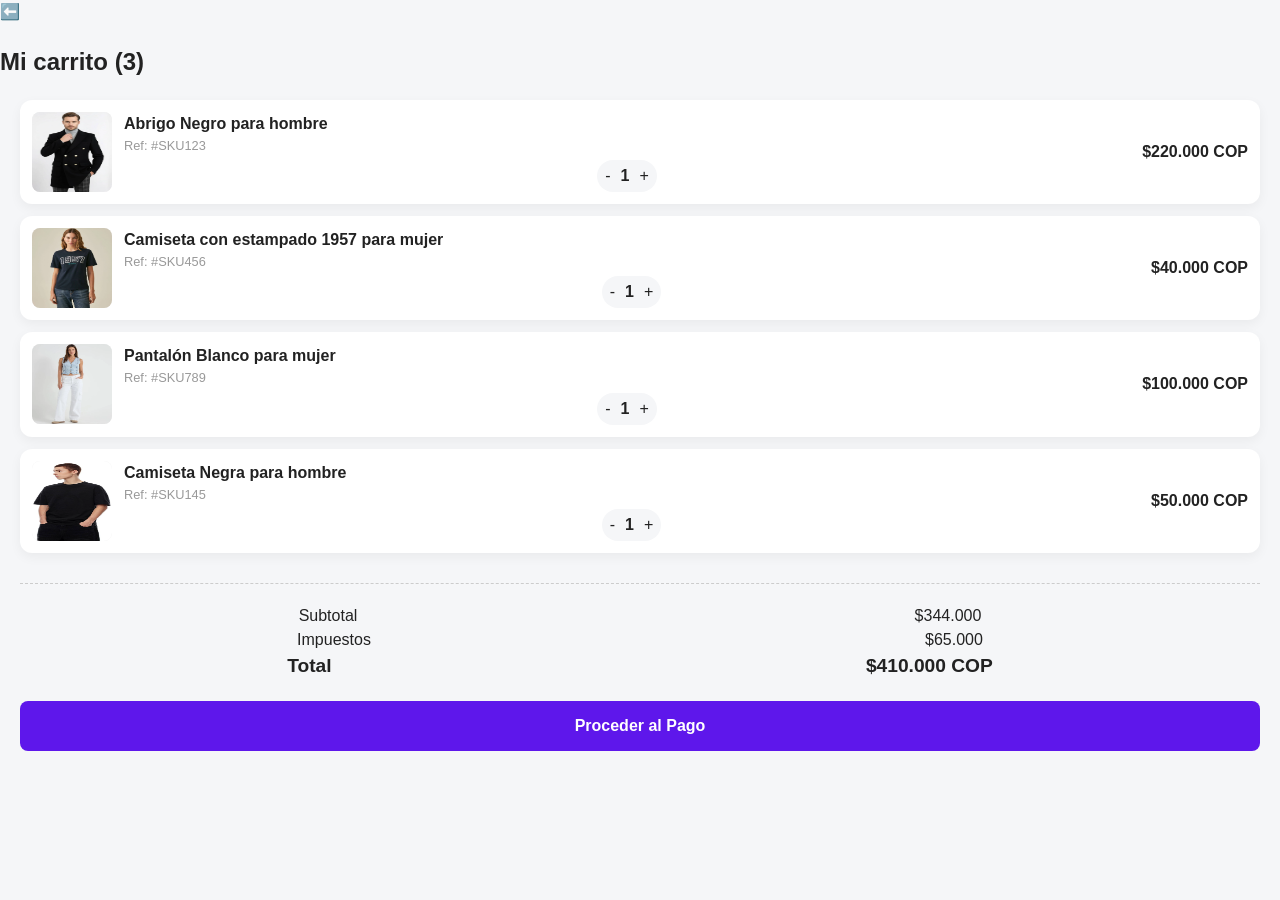
==== carrito.html @ cfd11a5f "feat: :sparkles: Añadí nuevas funciones en varios archivos Edité y añadí funciones a carrito.html ca" ====
<!DOCTYPE html>
<html lang="en">
<head>
    <meta charset="UTF-8">
    <meta name="viewport" content="width=device-width, initial-scale=1.0">
    <link rel="stylesheet" href="css/base.css">
    <link rel="stylesheet" href="css/components.css">
    <link rel="stylesheet" href="css/layout.css">
    <title>Campus Shop - Mi Carrito</title>
</head>
<body>
    <header>
        <div class="flecha-logo">⬅️</div>
        <h2 style="margin: 20px 0;">Mi carrito (3)</h2>
    </header>

    <main class="main-content">
        
        <article class="cart-item">
            <img src="images/abrigo5.png" alt="abrigo">
            <div style="flex-grow: 1;">
                <h4>Abrigo Negro para hombre</h4>
                <p style="font-size: 0.8rem; color: #999;">Ref: #SKU123</p>
                <div class="add-controls" style="width: fit-content; margin-top: 5px;">
                    <span class="minus">-</span> <strong>1</strong> <span class="plus">+</span>
                </div>
            </div>
            <p><strong>$220.000 COP</strong></p>
        </article>

        <article class="cart-item">
            <img src="images/camiseta2.png" alt="camiseta">
            <div style="flex-grow: 1;">
                <h4>Camiseta con estampado 1957 para mujer</h4>
                <p style="font-size: 0.8rem; color: #999;">Ref: #SKU456</p>
                <div class="add-controls" style="width: fit-content; margin-top: 5px;">
                    <span class="minus">-</span> <strong>1</strong> <span class="plus">+</span>
                </div>
            </div>
            <p><strong>$40.000 COP</strong></p>
        </article>

        <article class="cart-item">
            <img src="images/pantalon1.png" alt="pantalon">
            <div style="flex-grow: 1;">
                <h4>Pantalón Blanco para mujer</h4>
                <p style="font-size: 0.8rem; color: #999;">Ref: #SKU789</p>
                <div class="add-controls" style="width: fit-content; margin-top: 5px;">
                    <span class="minus">-</span> <strong>1</strong> <span class="plus">+</span>
                </div>
            </div>
            <p><strong>$100.000 COP</strong></p>
        </article>

        <article class="cart-item">
            <img src="images/camiseta5.png" alt="camiseta">
            <div style="flex-grow: 1;">
                <h4>Camiseta Negra para hombre</h4>
                <p style="font-size: 0.8rem; color: #999;">Ref: #SKU145</p>
                <div class="add-controls" style="width: fit-content; margin-top: 5px;">
                    <span class="minus">-</span> <strong>1</strong> <span class="plus">+</span>
                </div>
            </div>
            <p><strong>$50.000 COP</strong></p>
        </article>

        <div style="margin-top: 30px; border-top: 1px dashed #ccc; padding-top: 20px;">
            <div style="display: flex; justify-content: space-between;"><span>Subtotal</span> <span>$344.000</span></div>
            <div style="display: flex; justify-content: space-between;"><span>Impuestos</span> <span>$65.000</span></div>
            <div style="display: flex; justify-content: space-between; font-size: 1.2rem; font-weight: bold; margin-bottom: 20px;">
                <span>Total</span> <span>$410.000 COP</span>
            </div>
            <a href="checkout.html"><button class="btn-pay">Proceder al Pago</button></a>
        </div>
    </main>
</body>
</html>
---- css/base.css ----
* {
    margin: 0 auto;
    padding: 0;
    box-sizing: border-box;
}

:root{
    --primary-color: #5e17eb;
    --primary-light: #ece6fd;
    --text-main: #222222;
    --text-muted: #666666;
    --bg-main: #f5f6f8;
    --bg-card: #ffffff;
    --radius-box: 12px;
    --radius-btn: 8px;
    --shadow-soft: 0 4px 12px rgba(0, 0, 0, 0.05);
}

body{
    font-family: Arial, Helvetica, sans-serif;
    background-color: var(--bg-main);
    color: var(--text-main);
    line-height: 1.5;
    padding-bottom: 70px;
}

a{
    text-decoration: none;
    color: inherit;
}

ul{
    list-style: none;
}
---- css/components.css ----
.search-bar{
    width: 100%;
    padding: 12px 16px;
    border: none;
    border-radius: var(--radius-btn);
    background-color: var(--bg-card);
    box-shadow: var(--shadow-soft);
    margin-bottom: 24px;
    outline: none;
}

.fila-categorias{
    display: flex;
    justify-content: space-between;
    margin-bottom: 32px;
}

.tarjeta-categoria{
    display: flex;
    flex-direction: column;
    align-items: center;
    gap: 8px;
    font-size: 0.85rem;
    font-weight: 600;
}

.categoria-logo{
    width: 60px;
    height: 60px;
    background-color: var(--primary-light);
    border-radius: 16px;
    display: flex;
    justify-content: center;
    align-items: center;
    font-size: 1.5rem;
    color: var(--primary-color);
}

.productos-novedades{
    display: grid;
    grid-template-columns: 1fr 1fr;
    gap: 16px;
}

.tarjeta-producto{
    background-color: var(--bg-card);
    border-radius: var(--radius-box);
    padding: 12px;
    box-shadow: var(--shadow-soft);
    position: relative;
    display: flex;
    flex-direction: column;
}

.imagen-producto{
    width: 100%;
    aspect-ratio: 1;
    background-color: #eaeaea;
    border-radius: var(--radius-btn);
    object-fit: cover;
    margin-bottom: 12px;
}

.titulo-producto{
    font-size: 0.9rem;
    color: var(--text-main);
    margin-bottom: 4px;
}

.precio-producto{
    font-size: 1rem;
    font-weight: bold;
    color: var(--text-main);
}

.etiqueta{
    position: absolute;
    top: 20px;
    left: 20px;
    padding: 4px 8px;
    border-radius: 4px;
    font-size: 0.7rem;
    font-weight: bold;
    color: white;
}

.etiqueta.oferta{
    background-color: #ff4d4f;
}

.precio-antes-producto{
    color: #ff4d4f;
    text-decoration: line-through;
    font-weight: lighter;
}

.etiqueta.stock{
    background-color: #36a2eb;
}

.btn-add-cart{
    position: absolute;
    bottom: 12px;
    right: 12px;
    background-color: var(--primary-color);
    color: white;
    width: 32px;
    height: 32px;
    border-radius: 50%;
    display: flex;
    justify-content: center;
    align-items: center;
    font-weight: bold;
}

.foto-perfil{
    width: 100px;
    height: 100px;
    object-fit: cover;
    border-radius: 50%;
    border: 3px solid #ffe0cc;
    display: block;
    margin: 0 auto;
}

.cart-item{
    background: white;
    border-radius: var(--radius-box);
    padding: 12px;
    display: flex;
    gap: 12px;
    margin-bottom: 12px;
    box-shadow: var(--shadow-soft);
    align-items: center;
}

.cart-item img{
    width: 80px;
    height: 80px;
    border-radius: var(--radius-btn);
    background: #f0f0f0;
}

.add-controls{
    display: flex;
    align-items: center;
    gap: 10px;
    background: var(--bg-main);
    padding: 4px 8px;
    border-radius: 20px;
}

.add-controls span.minus{
    cursor: not-allowed;
}

.add-controls span.plus{
    cursor: pointer;
}

.btn-pay{
    background-color: var(--primary-color);
    color: white;
    border: none;
    width: 100%;
    padding: 16px;
    border-radius: var(--radius-btn);
    font-weight: bold;
    font-size: 1rem;
    cursor: pointer;
}

.opciones-perfil{
    display: grid;
    grid-template-columns: 1fr 1fr;
    gap: 15px;
}

.caja-perfil{
    background: white;
    padding: 20px;
    border-radius: var(--radius-box);
    text-align: center;
    box-shadow: var(--shadow-soft);
}
---- css/layout.css ----
.header-principal{
    display: flex;
    justify-content: space-between;
    align-items: center;
    padding: 16px 20px;
    background-color: var(--bg-main);
    position: sticky;
    top: 0;
    z-index: 100;
}

.header-principal h1{
    font-size: 1.2rem;
    color: var(--primary-color);
}

.bottom-nav{
    position: fixed;
    bottom: 0;
    left: 0;
    width: 100%;
    background-color: var(--bg-card);
    box-shadow: 0 -2px 10px rgba(0,0,0,0.05);
    display: flex;
    justify-content: space-around;
    padding: 12px 0;
    z-index: 100;
}

.bottom-nav-item{
    display: flex;
    flex-direction: column;
    align-items: center;
    font-size: 0.75rem;
    color: var(--text-muted);
}

.bottom-nav-item.active{
    color: var(--primary-color);
    font-weight: bold;
}

.main-content{
    padding: 0 20px 20px 20px;
}
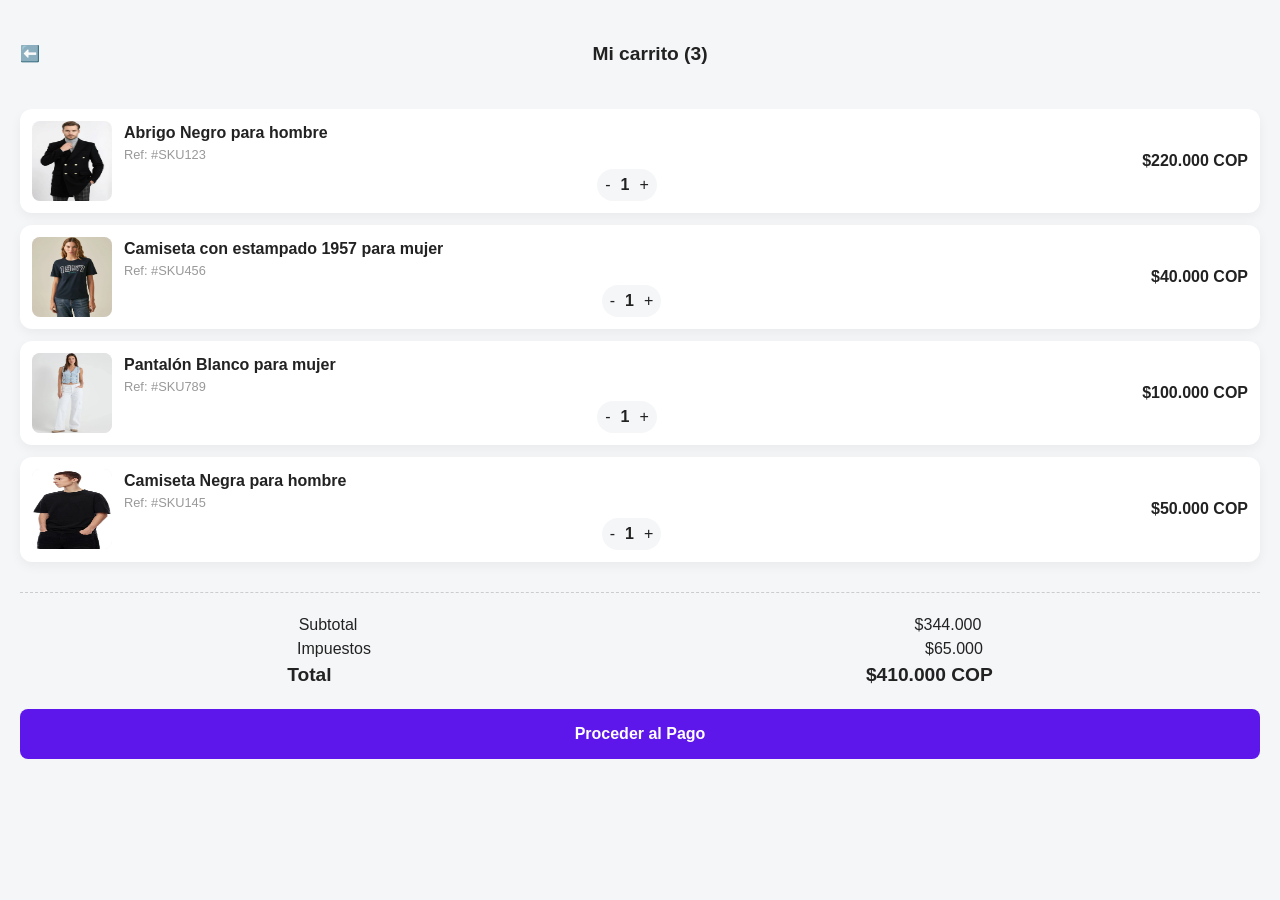
==== commit 045987eb: "feat: :sparkles: avance proyecto avancé en el proyecto" ====
--- a/carrito.html
+++ b/carrito.html
@@ -9,14 +9,13 @@
     <title>Campus Shop - Mi Carrito</title>
 </head>
 <body>
-    <header>
-        <div class="flecha-logo">⬅️</div>
+    <header class="header-carrito">
+        <a href="index.html" class="flecha-logo">⬅️</a>
         <h2 style="margin: 20px 0;">Mi carrito (3)</h2>
     </header>
 
     <main class="main-content">
-        
-        <article class="cart-item">
+        <article class="cart-item"> 
             <img src="images/abrigo5.png" alt="abrigo">
             <div style="flex-grow: 1;">
                 <h4>Abrigo Negro para hombre</h4>
--- a/css/components.css
+++ b/css/components.css
@@ -52,6 +52,33 @@
     flex-direction: column;
 }
 
+.productos-catalogo{
+    display: grid;
+    grid-template-columns: repeat(2, 1fr);
+    gap: 12px;
+    padding: 12px;
+    width: 100%;
+    box-sizing: border-box;
+}
+
+.tarjeta-producto-catalogo{
+    width: 100%;
+    background-color: var(--bg-card);
+    border-radius: var(--radius-box);
+    padding: 10px;
+    box-shadow: var(--shadow-soft);
+    display: flex;
+    flex-direction: column;
+    overflow: hidden;
+}
+
+.tarjeta-producto-catalogo img{
+    width: 100%;
+    height: 140px;
+    object-fit: cover;
+    border-radius: 8px;
+}
+
 .imagen-producto{
     width: 100%;
     aspect-ratio: 1;
@@ -65,6 +92,7 @@
     font-size: 0.9rem;
     color: var(--text-main);
     margin-bottom: 4px;
+    flex-grow: 1;
 }
 
 .precio-producto{
@@ -85,7 +113,7 @@
 }
 
 .etiqueta.oferta{
-    background-color: #ff4d4f;
+    background-color: darkblue;
 }
 
 .precio-antes-producto{
@@ -182,4 +210,50 @@
     border-radius: var(--radius-box);
     text-align: center;
     box-shadow: var(--shadow-soft);
+}
+
+.carrito-vacio-container h2{
+    margin-bottom: 10px;
+    font-weight: bold;
+}
+
+.carrito-vacio-container p{
+    color: var(--text-muted);
+    max-width: 300px;
+    margin-bottom: 40px;
+}
+
+.img-circulo{
+    background-color: #def6fd;
+    width: 150px;
+    height: 150px;
+    border-radius: 50%;
+    display: flex;
+    justify-content: center;
+    align-items: center;
+    margin-bottom: 30px;
+}
+
+.img-circulo img{
+    width: 80px;
+    opacity: 0.6;
+}
+
+.boton-ver-catalogo{
+    display: block;
+    background-color: rgb(70, 70, 255);
+    color: white;
+    padding: 15px 40px;
+    border-radius: var(--radius-btn);
+    text-decoration: none;
+    width: 100%;
+    max-width: 350px;
+    font-weight: bold;
+    justify-content: center;
+    align-items: center;
+}
+
+.boton-ver-catalogo:hover{
+    background-color: rgb(34, 34, 255);
+    cursor: pointer;
 }
--- a/css/layout.css
+++ b/css/layout.css
@@ -14,17 +14,24 @@
     color: var(--primary-color);
 }
 
+main{
+    padding-bottom: 80px;
+}
+
 .bottom-nav{
     position: fixed;
     bottom: 0;
     left: 0;
     width: 100%;
+    height: 65px;
     background-color: var(--bg-card);
     box-shadow: 0 -2px 10px rgba(0,0,0,0.05);
     display: flex;
     justify-content: space-around;
     padding: 12px 0;
-    z-index: 100;
+    z-index: 1000;
+    align-items: center;
+    border-top: 1px solid #eee;
 }
 
 .bottom-nav-item{
@@ -35,11 +42,72 @@
     color: var(--text-muted);
 }
 
-.bottom-nav-item.active{
+.bottom-nav-item:focus{
+    outline: none;
     color: var(--primary-color);
     font-weight: bold;
 }
 
 .main-content{
     padding: 0 20px 20px 20px;
-}+}
+
+.header-catalogo{
+    display: flex;
+    justify-content: space-between;
+    align-items: center;
+    padding: 16px 20px;
+    background-color: var(--bg-main);
+    position: sticky;
+    top: 0;
+    z-index: 100;
+}
+
+.header-carrito{
+    display: flex;
+    justify-content: space-between;
+    align-items: center;
+    padding: 20px;
+    background-color: var(--bg-main);
+    position: sticky;
+    top: 0;
+    z-index: 100;
+}
+
+.header-carrito h2{
+    font-size: 1.2rem;
+    font-weight: bold;
+    margin: 0;
+    flex-grow: 1;
+    text-align: center;
+}
+
+.carrito-vacio-header{
+    display: flex;
+    justify-content: space-between;
+    align-items: center;
+    padding: 20px;
+    background-color: var(--bg-main);
+    position: sticky;
+    top: 0;
+    z-index: 100;
+}
+
+.carrito-vacio-header h2{
+    font-size: 1.2rem;
+    font-weight: bold;
+    margin: 0;
+    flex-grow: 1;
+    text-align: center;
+}
+
+.carrito-vacio-container{
+    display: flex;
+    flex-direction: column;
+    justify-content: center;
+    align-items: center;
+    text-align: center;
+    min-height: 100vh;
+    padding: 1px;
+}
+
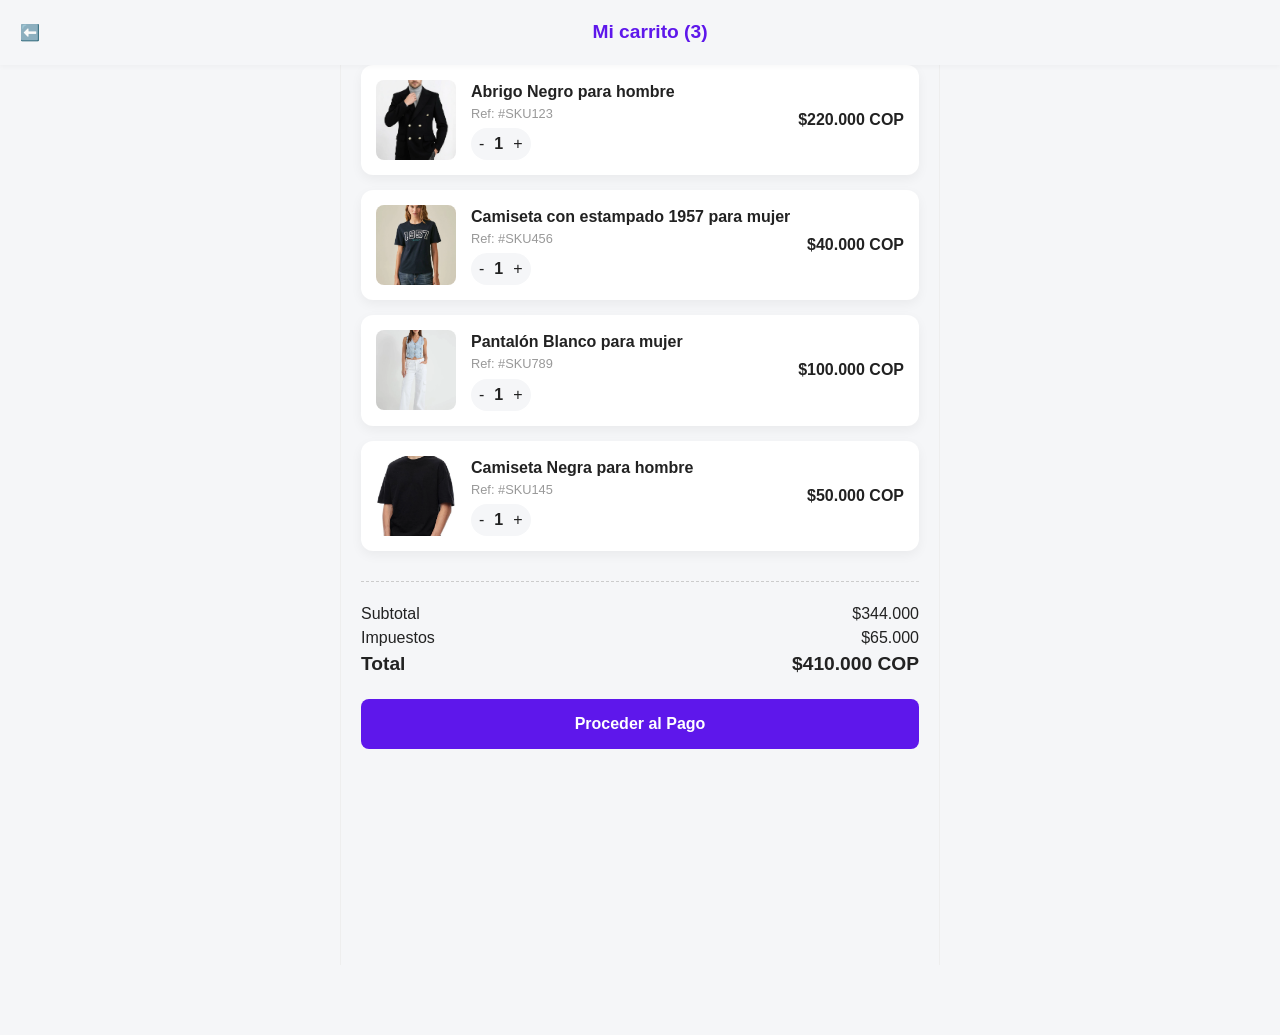
==== commit 5803cd86: "feat: :sparkles: Finalicé el proyecto Organicé los archivos, creé nuevas funcionalidades y creé el r" ====
--- a/carrito.html
+++ b/carrito.html
@@ -4,8 +4,9 @@
     <meta charset="UTF-8">
     <meta name="viewport" content="width=device-width, initial-scale=1.0">
     <link rel="stylesheet" href="css/base.css">
+    <link rel="stylesheet" href="css/layout.css">
     <link rel="stylesheet" href="css/components.css">
-    <link rel="stylesheet" href="css/layout.css">
+    <link rel="stylesheet" href="css/responsive.css">
     <title>Campus Shop - Mi Carrito</title>
 </head>
 <body>
--- a/css/base.css
+++ b/css/base.css
@@ -1,5 +1,5 @@
 * {
-    margin: 0 auto;
+    margin: 0;
     padding: 0;
     box-sizing: border-box;
 }
@@ -20,6 +20,7 @@
     font-family: Arial, Helvetica, sans-serif;
     background-color: var(--bg-main);
     color: var(--text-main);
+    overflow-x: hidden;
     line-height: 1.5;
     padding-bottom: 70px;
 }
@@ -31,4 +32,9 @@
 
 ul{
     list-style: none;
+}
+
+img{
+    max-width: 100%;
+    display: block;
 }
--- a/css/layout.css
+++ b/css/layout.css
@@ -1,37 +1,231 @@
-.header-principal{
-    display: flex;
-    justify-content: space-between;
-    align-items: center;
-    padding: 16px 20px;
+main{
+    padding: 20px;
+    padding-bottom: 90px;
+    min-height: 100vh;
+}
+
+.main-content{
+    padding: 0 20px 20px 20px;
+}
+
+.header-principal, .header-catalogo, .header-carrito, .header-checkout{
+    display: flex;
+    justify-content: space-between;
+    align-items: center;
+    padding: 15px 20px;
     background-color: var(--bg-main);
     position: sticky;
     top: 0;
     z-index: 100;
-}
-
-.header-principal h1{
+    height: 65px;
+    box-shadow: 0 2px 5px rgba(0,0,0,0.03);
+}
+
+.header-principal h1, .header-carrito h2{
     font-size: 1.2rem;
+    font-weight: bold;
     color: var(--primary-color);
-}
-
-main{
-    padding-bottom: 80px;
-}
-
+    flex-grow: 1;
+    text-align: center;
+}
+
+.carrito-vacio-header{
+    display: flex;
+    justify-content: space-between;
+    align-items: center;
+    padding: 20px;
+    background-color: var(--bg-main);
+    position: sticky;
+    top: 0;
+    z-index: 100;
+}
+
+.carrito-vacio-header h2{
+    font-size: 1.2rem;
+    font-weight: bold;
+    margin: 0;
+    flex-grow: 1;
+    text-align: center;
+}
+
+.carrito-vacio-container{
+    display: flex;
+    flex-direction: column;
+    justify-content: center;
+    align-items: center;
+    text-align: center;
+    min-height: 100vh;
+    padding: 1px;
+}
+
+/* Index */
+.search-bar{
+    width: 100%;
+    padding: 12px 16px;
+    border: none;
+    border-radius: var(--radius-btn);
+    background-color: var(--bg-card);
+    box-shadow: var(--shadow-soft);
+    margin-bottom: 24px;
+    outline: none;
+}
+
+.fila-categorias{
+    display: flex;
+    justify-content: space-between;
+    margin-bottom: 32px;
+}
+
+.tarjeta-categoria{
+    display: flex;
+    flex-direction: column;
+    align-items: center;
+    gap: 8px;
+    font-size: 0.85rem;
+    font-weight: 600;
+}
+
+.categoria-logo{
+    width: 60px;
+    height: 60px;
+    background-color: var(--primary-light);
+    border-radius: 16px;
+    display: flex;
+    justify-content: center;
+    align-items: center;
+    font-size: 1.5rem;
+    color: var(--primary-color);
+}
+
+.productos-novedades{
+    display: grid;
+    grid-template-columns: 1fr 1fr;
+    gap: 16px;
+}
+.productos-catalogo{
+    display: grid;
+    grid-template-columns: repeat(2, 1fr);
+    gap: 12px;
+    padding: 12px;
+    width: 100%;
+    box-sizing: border-box;
+    align-items: stretch;
+}
+
+.grid-productos{
+    display: grid;
+    grid-template-columns: repeat(2, 1fr);
+    gap: 15px;
+    margin-bottom: 30px;
+    align-items: stretch;
+}
+
+/* Menú lateral */
+.sidebar{
+    position: fixed;
+    top: 0;
+    left: -280px;
+    width: 260px;
+    height: 100%;
+    background: rgb(0, 0, 116);
+    z-index: 1000;
+    transition: 0.3s ease;
+    box-shadow: var(--shadow-soft);
+    padding: 25px;
+    color: white;
+}
+
+.menu-lateral-index{
+    display: none;
+}
+
+.titulo-menu{
+    font-size: 1.4rem;
+    font-weight: bold;
+    color: var(--text-main);
+    margin: 0;
+    color: white;
+}
+
+.sidebar-header{
+    display: flex;
+    justify-content: space-between;
+    align-items: center;
+    margin-bottom: 30px;
+}
+
+.sidebar-logo{
+    width: 100px;
+}
+
+.menu-logo{
+    font-size: 1.8rem;
+    cursor: pointer;
+    width: 40px;
+    color: var(--text-main);
+}
+
+.menu-links{
+    list-style: none;
+    padding: 0;
+}
+
+.menu-links li{
+    margin-bottom: 20px;
+}
+
+.menu-links a{
+    text-decoration: none;
+    color: white;
+    font-weight: 500;
+    font-size: 1.1rem;
+    display: block;
+}
+
+.overlay{
+    position: fixed;
+    top: 0;
+    left: 0;
+    width: 100%;
+    height: 100%;
+    background: var(--bg-card);
+    display: none;
+    z-index: 900;
+}
+
+#menu-lateral:checked ~ .overlay{
+    display: block;
+}
+
+#menu-lateral:checked ~ .sidebar{
+    left: 0;
+}
+
+.header-spacer{
+    width: 40px;
+}
+
+.header-menu-lateral{
+    display: flex;
+    align-items: center;
+    justify-content: center;
+    position: relative;
+    padding: 15px;
+}
+
+/* Footer todos */
 .bottom-nav{
     position: fixed;
     bottom: 0;
     left: 0;
     width: 100%;
-    height: 65px;
+    height: 70px;
     background-color: var(--bg-card);
-    box-shadow: 0 -2px 10px rgba(0,0,0,0.05);
     display: flex;
     justify-content: space-around;
-    padding: 12px 0;
-    z-index: 1000;
     align-items: center;
     border-top: 1px solid #eee;
+    z-index: 900;
 }
 
 .bottom-nav-item{
@@ -43,71 +237,6 @@
 }
 
 .bottom-nav-item:focus{
-    outline: none;
     color: var(--primary-color);
     font-weight: bold;
-}
-
-.main-content{
-    padding: 0 20px 20px 20px;
-}
-
-.header-catalogo{
-    display: flex;
-    justify-content: space-between;
-    align-items: center;
-    padding: 16px 20px;
-    background-color: var(--bg-main);
-    position: sticky;
-    top: 0;
-    z-index: 100;
-}
-
-.header-carrito{
-    display: flex;
-    justify-content: space-between;
-    align-items: center;
-    padding: 20px;
-    background-color: var(--bg-main);
-    position: sticky;
-    top: 0;
-    z-index: 100;
-}
-
-.header-carrito h2{
-    font-size: 1.2rem;
-    font-weight: bold;
-    margin: 0;
-    flex-grow: 1;
-    text-align: center;
-}
-
-.carrito-vacio-header{
-    display: flex;
-    justify-content: space-between;
-    align-items: center;
-    padding: 20px;
-    background-color: var(--bg-main);
-    position: sticky;
-    top: 0;
-    z-index: 100;
-}
-
-.carrito-vacio-header h2{
-    font-size: 1.2rem;
-    font-weight: bold;
-    margin: 0;
-    flex-grow: 1;
-    text-align: center;
-}
-
-.carrito-vacio-container{
-    display: flex;
-    flex-direction: column;
-    justify-content: center;
-    align-items: center;
-    text-align: center;
-    min-height: 100vh;
-    padding: 1px;
-}
-
+}
--- a/css/components.css
+++ b/css/components.css
@@ -1,97 +1,281 @@
-.search-bar{
-    width: 100%;
-    padding: 12px 16px;
-    border: none;
-    border-radius: var(--radius-btn);
-    background-color: var(--bg-card);
-    box-shadow: var(--shadow-soft);
-    margin-bottom: 24px;
-    outline: none;
-}
-
-.fila-categorias{
-    display: flex;
-    justify-content: space-between;
-    margin-bottom: 32px;
-}
-
-.tarjeta-categoria{
-    display: flex;
-    flex-direction: column;
-    align-items: center;
-    gap: 8px;
-    font-size: 0.85rem;
-    font-weight: 600;
-}
-
-.categoria-logo{
-    width: 60px;
-    height: 60px;
-    background-color: var(--primary-light);
-    border-radius: 16px;
-    display: flex;
-    justify-content: center;
-    align-items: center;
-    font-size: 1.5rem;
-    color: var(--primary-color);
-}
-
-.productos-novedades{
-    display: grid;
-    grid-template-columns: 1fr 1fr;
-    gap: 16px;
-}
-
 .tarjeta-producto{
     background-color: var(--bg-card);
     border-radius: var(--radius-box);
-    padding: 12px;
+    padding: 15px;
+    text-align: center;
     box-shadow: var(--shadow-soft);
     position: relative;
     display: flex;
     flex-direction: column;
 }
 
-.productos-catalogo{
-    display: grid;
-    grid-template-columns: repeat(2, 1fr);
-    gap: 12px;
-    padding: 12px;
-    width: 100%;
-    box-sizing: border-box;
+.imagen-producto{
+    width: 100%;
+    height: 150px;
+    object-fit: contain;
+    border-radius: var(--radius-btn);
+    margin-bottom: 10px;
+}
+
+/* carrito en index, catalogo y detalles producto */
+.carrito-logo{
+    width: 40px;
+    display: flex;
+    justify-content: center;
+    align-items: center;
+    text-decoration: none;
+    background: none;
+    border: none;
+    font-size: 1.5rem;
+    cursor: pointer;
+}
+
+/* carrito vacio */
+.boton-ver-catalogo{
+    display: inline-block;
+    background-color: rgb(70, 70, 255);
+    color: white;
+    padding: 12px 30px;
+    border-radius: var(--radius-btn);
+    text-decoration: none;
+    width: auto;
+    min-width: 200px;
+    max-width: 350px;
+    font-weight: bold;
+    justify-content: center;
+    text-align: center;
+    align-items: center;
+}
+
+.boton-ver-catalogo:hover{
+    background-color: rgb(34, 34, 255);
+    cursor: pointer;
+}
+
+/* cerrar menu lateral */
+.btn-cerrar{
+    font-size: 1.5rem;
+    cursor: pointer;
+    border: 2px solid white;
+    padding: 4px;
+    border-radius: var(--radius-btn);
+    color: white;
+}
+
+/* Carrito - Historial */
+.cart-item, .tarjeta-pedido{
+    display: flex;
+    align-items: center;
+    gap: 15px;
+    background: var(--bg-card);
+    border-radius: var(--radius-box);
+    width: 100%;
+    padding: 15px;   
+    margin-bottom: 15px;
+    box-shadow: var(--shadow-soft);
+}
+
+.cart-item img{
+    width: 80px;
+    height: 80px;
+    object-fit: cover;
+    border-radius: var(--radius-btn);
+    flex-shrink: 0;
+    background: #f0f0f0;
+}
+
+.add-controls{
+    display: flex;
+    align-items: center;
+    gap: 10px;
+    background: var(--bg-main);
+    padding: 4px 8px;
+    border-radius: 20px;
+}
+
+.add-controls span.minus{
+    cursor: not-allowed;
+}
+
+.add-controls span.plus{
+    cursor: pointer;
+}
+
+.btn-pedido{
+    background: white;
+    color: var(--primary-color);
+    border: 1px solid var(--primary-color);
+    padding: 10px 20px;
+    border-radius: var(--radius-btn);
+    font-weight: bold;
+    cursor: pointer;
+    font-size: 0.85rem;
+    margin-top: 15px;
+}
+
+.btn-pedido:hover{
+    background: var(--primary-color);
+    color: white;
+    font-weight: bolder;
+    transition: 1.5s ease;
+    cursor: pointer;
+}
+
+/* Detalles de producto */
+.selector-tallas{
+    display: flex;
+    gap: 15px;
+}
+
+.radio-talla{
+    display: none;
+}
+
+.label-talla{
+    width: 40px;
+    height: 40px;
+    border-radius: 50%;
+    border: 1px solid #ccc;
+    display: flex;
+    justify-content: center;
+    align-items: center;
+    font-weight: bold;
+    color: var(--text-muted);
+    cursor: pointer;
+    transition: 0.3s;
+}
+
+.radio-talla:checked + .label-talla{
+    background-color: var(--primary-color);
+    color: white;
+    border-color: var(--primary-color);
+}
+
+.body-productos{
+    overflow-x: hidden;
+}
+
+.main-producto{
+    display: flex;
+    flex-direction: column;
+    min-height: 100vh;
+    padding-bottom: 100px;
+}
+
+.contenedor-imagen-producto{
+    width: 100%;
+    height: 350px;
+    background-color: #f1f1f1;
+    display: flex;
+    justify-content: center;
+    align-items: center;
+}
+
+.imagen-producto-detalle{
+    max-height: 280px;
+    object-fit: contain;
+}
+
+.contenedor-info-producto{
+    background-color: white;
+    border-radius: 25px 25px 0 0;
+    padding: 20px;
+    margin-top: -30px;
+    position: relative;
+    box-shadow: 0 -5px 15px rgba(0,0,0,0.05);
+    height: auto;
+    min-height: 400px;
+    display: flex;
+    flex-direction: column;
+    gap: 15px;
+    flex-grow: 1;
+    z-index: 2;
+}
+
+.titulo-producto-detalle{
+    font-size: 1.4rem;
+    color: var(--text-main);
+    margin: 0 0 5px 0;
+}
+
+.precio-producto-detalle{
+    font-size: 1.3rem;
+    font-weight: bold;
+    color: var(--primary-color);
+    margin: 0 0 20px 0;
+}
+
+.descripcion h3, .seccion-tallas h3{
+    margin: 0 0 5px 0;
+    font-size: 1rem;
+    color: var(--text-main);
+}
+
+.descripcion p{
+    margin: 0;
+    font-size: 0.9rem;
+    color: var(--text-muted);
+}
+
+/* boton añadir carrito detalles del producto */
+.btn-kart{
+    background-color: var(--primary-color);
+    color: white;
+    border: none;
+    padding: 12px 25px;
+    border-radius: 25px;
+    font-weight: bold;
+    font-size: 1rem;
+    cursor: pointer;
+    flex-grow: 1;
+    margin-left: 20px;
+}
+
+.comprar{
+    position: fixed;
+    bottom: 0;
+    left: 0;
+    width: 100%;
+    height: 80px;
+    background-color: white;
+    box-shadow: var(--shadow-soft);
+    display: flex;
+    justify-content: space-between;
+    align-items: center;
+    padding: 0 20px;
+    z-index: 1000;
+}
+
+/* Catalogo */
+.titulo-categoria{
+    margin: 25px 0 15px 0;
+    font-size: 1.3rem;
+    font-weight: bold;
+    color: var(--text-main);
 }
 
 .tarjeta-producto-catalogo{
-    width: 100%;
     background-color: var(--bg-card);
     border-radius: var(--radius-box);
-    padding: 10px;
+    padding: 12px;
+    display: flex;
+    flex-direction: column;
+    height: 100%;
+    position: relative;
     box-shadow: var(--shadow-soft);
-    display: flex;
-    flex-direction: column;
-    overflow: hidden;
 }
 
 .tarjeta-producto-catalogo img{
     width: 100%;
-    height: 140px;
+    height: 150px;
     object-fit: cover;
     border-radius: 8px;
 }
 
-.imagen-producto{
-    width: 100%;
-    aspect-ratio: 1;
-    background-color: #eaeaea;
-    border-radius: var(--radius-btn);
-    object-fit: cover;
-    margin-bottom: 12px;
-}
-
 .titulo-producto{
     font-size: 0.9rem;
-    color: var(--text-main);
-    margin-bottom: 4px;
+    margin: 8px 0;
+    color: var(--text-main);
     flex-grow: 1;
 }
 
@@ -128,19 +312,28 @@
 
 .btn-add-cart{
     position: absolute;
-    bottom: 12px;
-    right: 12px;
+    bottom: 10px;
+    right: 10px;
     background-color: var(--primary-color);
     color: white;
-    width: 32px;
-    height: 32px;
+    border: none;
     border-radius: 50%;
+    width: 35px;
+    height: 35px;
     display: flex;
     justify-content: center;
     align-items: center;
-    font-weight: bold;
-}
-
+    cursor: pointer;
+    font-size: 0;
+    font-weight: bold;
+}
+
+.btn-add-cart::after{
+    content: '🛒';
+    font-size: 16px;
+}
+
+/* Perfil */
 .foto-perfil{
     width: 100px;
     height: 100px;
@@ -151,53 +344,6 @@
     margin: 0 auto;
 }
 
-.cart-item{
-    background: white;
-    border-radius: var(--radius-box);
-    padding: 12px;
-    display: flex;
-    gap: 12px;
-    margin-bottom: 12px;
-    box-shadow: var(--shadow-soft);
-    align-items: center;
-}
-
-.cart-item img{
-    width: 80px;
-    height: 80px;
-    border-radius: var(--radius-btn);
-    background: #f0f0f0;
-}
-
-.add-controls{
-    display: flex;
-    align-items: center;
-    gap: 10px;
-    background: var(--bg-main);
-    padding: 4px 8px;
-    border-radius: 20px;
-}
-
-.add-controls span.minus{
-    cursor: not-allowed;
-}
-
-.add-controls span.plus{
-    cursor: pointer;
-}
-
-.btn-pay{
-    background-color: var(--primary-color);
-    color: white;
-    border: none;
-    width: 100%;
-    padding: 16px;
-    border-radius: var(--radius-btn);
-    font-weight: bold;
-    font-size: 1rem;
-    cursor: pointer;
-}
-
 .opciones-perfil{
     display: grid;
     grid-template-columns: 1fr 1fr;
@@ -212,6 +358,7 @@
     box-shadow: var(--shadow-soft);
 }
 
+/* Carrito Vacio */
 .carrito-vacio-container h2{
     margin-bottom: 10px;
     font-weight: bold;
@@ -239,21 +386,195 @@
     opacity: 0.6;
 }
 
-.boton-ver-catalogo{
+/* Checkout */
+.checkout-section{
+    margin-bottom: 25px;
+}
+
+.checkout-header{
+    display: flex;
+    justify-content: space-between;
+    align-items: center;
+    margin-bottom: 12px;
+}
+
+.checkout-header h4{
+    font-size: 1rem;
+    font-weight: bold;
+}
+
+.tarjeta-checkout{
+    background: white;
+    padding: 15px;
+    border-radius: var(--radius-box);
+    box-shadow: var(--shadow-soft);
+    margin-bottom: 10px;
+    border: 2px solid transparent;
+}
+
+.tarjeta-checkout.selected{
+    border-color: var(--primary-color);
+}
+
+.payment-option{
+    display: flex;
+    align-items: center;
+    gap: 10px;
+}
+
+.resumen-final{
+    margin-top: 30px;
+    padding-top: 20px;
+    border-top: 1px dashed #ccc;
+}
+
+.fila-resumen{
+    display: flex;
+    justify-content: space-between;
+    margin-bottom: 8px;
+    color: var(--text-muted);
+}
+
+.fila-resumen.total{
+    margin-top: 15px;
+    font-size: 1.2rem;
+    font-weight: bold;
+    color: var(--text-main);
+}
+
+.input-checkout:focus{
+    border-color: var(--primary-color);
+}
+
+#editar:checked ~ .formulario-edicion{
+    display: flex !important;
+}
+
+#editar:checked ~ .info-actual{
+    display: none !important;
+}
+
+#editar:checked ~ .checkout-header .btn-edit{
+    color: red;
+}
+
+/* guardar cambios formulario en checkout */
+.btn-save{
     display: block;
-    background-color: rgb(70, 70, 255);
-    color: white;
-    padding: 15px 40px;
+    background: var(--primary-color);
+    color: white;
+    text-align: center;
+    padding: 10px;
+    border-radius: 8px;
+    margin-top: 10px;
+    cursor: pointer;
+}
+
+/* editar formulario checkout */
+.btn-edit{
+    background: none;
+    border: none;
+    color: var(--primary-color);
+    font-weight: bold;
+    cursor: pointer;
+}
+
+.input-oculto{
+    display: none;
+}
+
+.formulario-edicion{
+    display: none;
+    flex-direction: column;
+    gap: 12px;
+    background: white;
+    padding: 15px;
+    border-radius: var(--radius-box);
+    border: 1px solid var(--primary-light);
+}
+
+.input-checkout{
+    padding: 12px;
+    border: 1px solid #ddd;
+    border-radius: 8px;
+    width: 100%;
+    font-size: 0.9rem;
+    outline: none;
+}
+
+/* boton pagar checkout */
+.btn-pay{
+    background-color: var(--primary-color);
+    color: white;
+    border: none;
+    width: 100%;
+    padding: 16px;
     border-radius: var(--radius-btn);
-    text-decoration: none;
-    width: 100%;
-    max-width: 350px;
-    font-weight: bold;
-    justify-content: center;
-    align-items: center;
-}
-
-.boton-ver-catalogo:hover{
-    background-color: rgb(34, 34, 255);
-    cursor: pointer;
+    font-weight: bold;
+    font-size: 1rem;
+    cursor: pointer;
+}
+
+/* Historial */
+.pedido-header{
+    display: flex;
+    justify-content: space-between;
+    align-items: flex-start;
+    border-bottom: 1px solid #f1f1f1;
+    padding-bottom: 10px;
+}
+
+.fecha-pedido{
+    font-size: 0.75rem;
+    color: var(--text-muted);
+    margin: 0;
+}
+
+.id-pedido{
+    font-weight: bold;
+    font-size: 1rem;
+    margin: 0;
+}
+
+.etiqueta-historial{
+    padding: 4px 10px;
+    border-radius: 12px;
+    font-size: 0.7rem;
+    font-weight: bold;
+    text-transform: uppercase;
+}
+
+.etiqueta-historial.entregado{
+    background: #e7f7ed;
+    color: #2ecc71;
+}
+.etiqueta-historial.cancelado{
+    background: #fdeaea;
+    color: #e74c3c;
+}
+.etiqueta-historial.camino{
+    background: #ffffe2;
+    color: #ffdf2b;
+}
+
+.pedido-info-footer{
+    display: flex;
+    justify-content: space-between;
+    align-items: center;
+}
+
+.total{
+    margin-top: 5px;
+}
+
+.total span{
+    font-size: 0.8rem;
+    color: var(--text-muted);
+}
+
+.total p{
+    font-weight: bold;
+    font-size: 1.1rem;
+    margin: 0;
+    color: var(--text-main);
 }
--- a/css/responsive.css
+++ b/css/responsive.css
@@ -0,0 +1,14 @@
+@media (min-width: 768px) {
+    main{
+        max-width: 600px;
+        margin: 0 auto;
+        border-left: 1px solid #eee;
+        border-right: 1px solid #eee;
+    }
+
+    .bottom-nav{
+        max-width: 600px;
+        left: 50%;
+        transform: translateX(-50%);
+    }
+}
